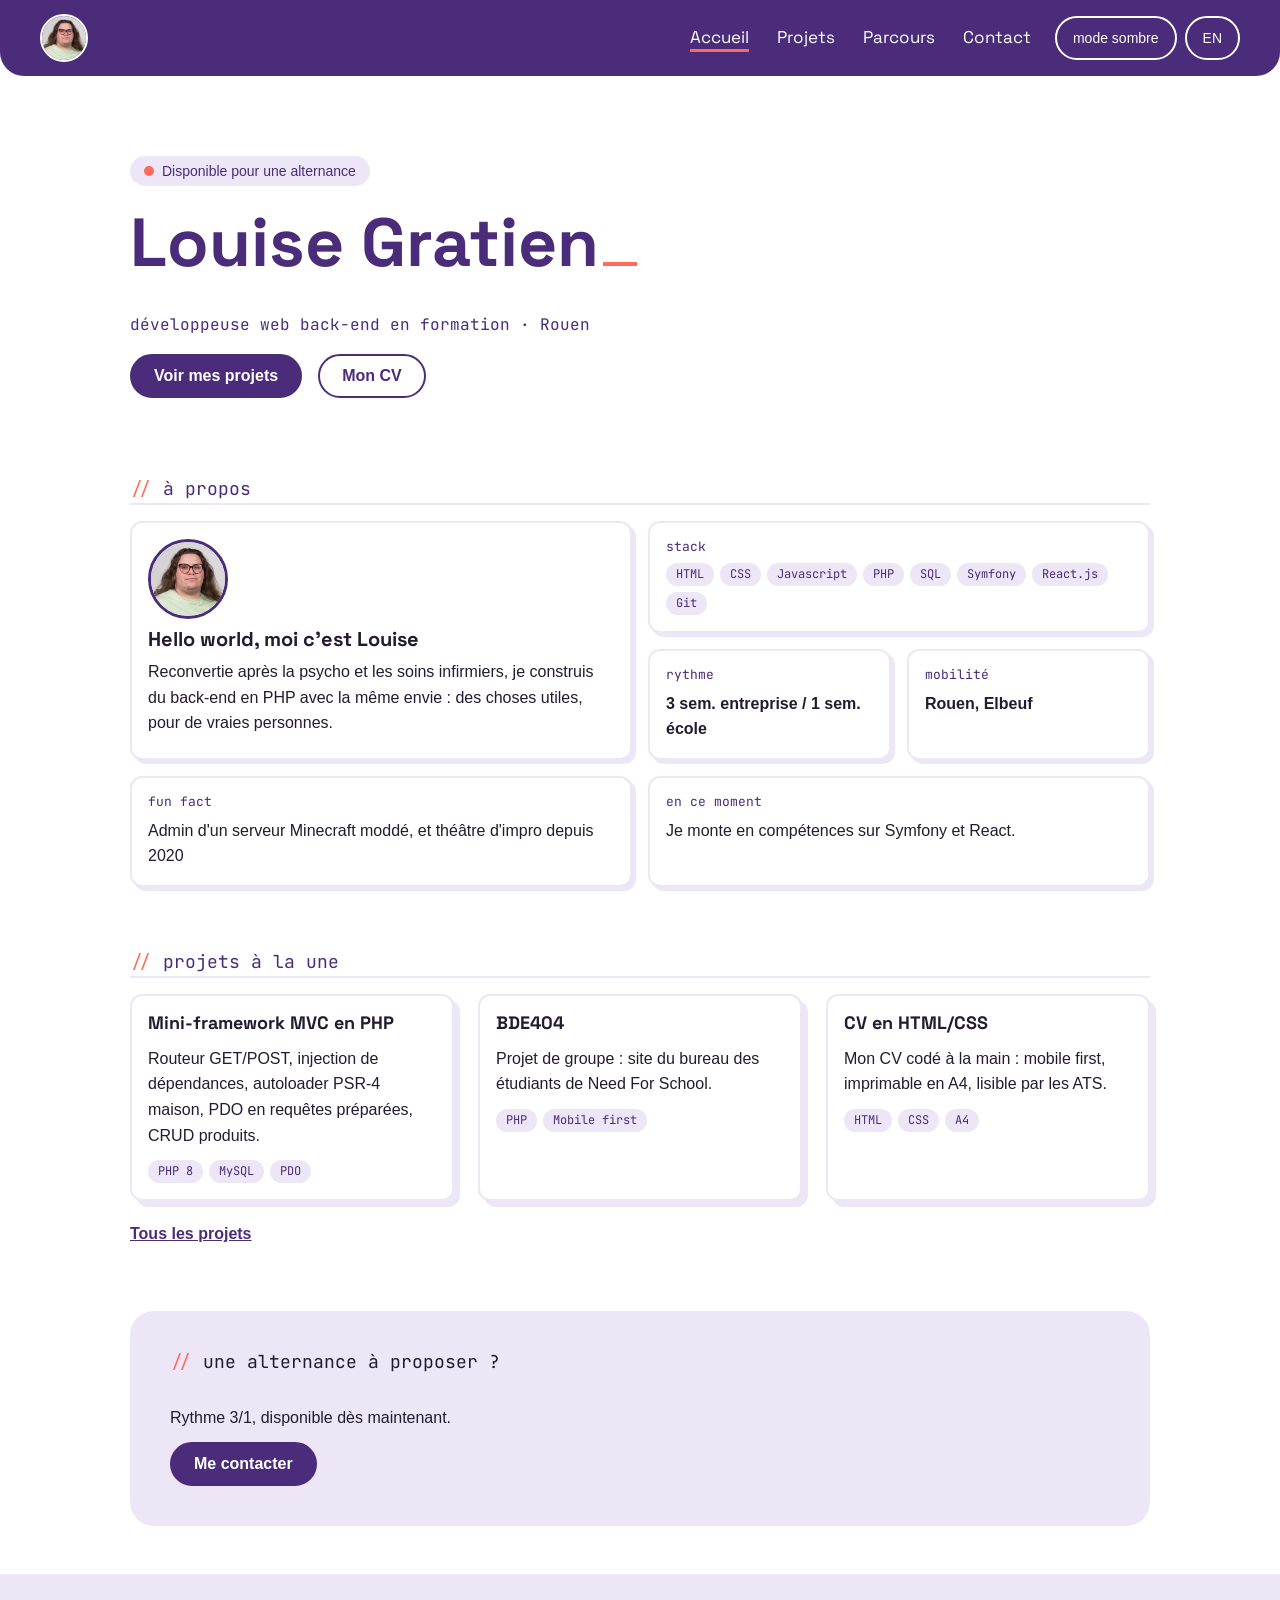
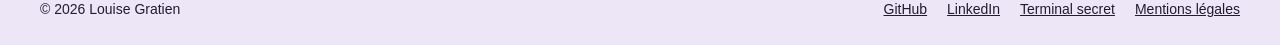
==== index.html @ 01f849a9 "burger : ouverture au clic" ====
<!DOCTYPE html>
<html lang="fr">
<head>
    <meta charset="UTF-8">
    <title>Louise Gratien – Développeuse web</title>
    <meta name="viewport" content="width=device-width, initial-scale=1.0">
    <link rel="stylesheet" href="css/style.css">
    <link rel="preconnect" href="https://fonts.googleapis.com">
    <link rel="preconnect" href="https://fonts.gstatic.com" crossorigin>
    <link href="https://fonts.googleapis.com/css2?family=JetBrains+Mono&family=Space+Grotesk:wght@500;700&display=swap" rel="stylesheet">
    <meta name="description" content="Portfolio de Louise Gratien, développeuse web en formation à Rouen, à la recherche d'une alternance.">
</head>
<body>
<header>
    <a href="index.html">
        <img src="image/logotete.jpg" alt="Louise Gratien, accueil">
    </a>
    <button type="button" class="burger" aria-label="Ouvrir le menu" aria-expanded="false" aria-controls="menu">
        <span></span>
        <span></span>
        <span></span>
    </button>
    <nav aria-label="Navigation principale">
        <ul id="menu">
            <li>
                <a href="index.html" aria-current="page">Accueil</a>
            </li>
            <li>
                <a href="pages/projets.html">Projets</a>
            </li>
            <li>
                <a href="pages/parcours.html">Parcours</a>
            </li>
            <li>
                <a href="pages/contact.html">Contact</a>
            </li>
        </ul>
    </nav>
    <div class="mode">
        <button>
            mode sombre
        </button>
        <button>
            EN
        </button>
    </div>
</header>
<main>
    <section id="hero">
        <p class="badge">Disponible pour une alternance</p>
        <h1>Louise Gratien</h1>
        <p class="typing">développeuse web back-end en formation · Rouen</p>
        <a href="pages/projets.html">Voir mes projets</a>
        <a href="https://louisegratien-ai.github.io/cv/">Mon CV</a>
    </section>
    <section id="pres">
        <h2>À propos</h2>
        <div class="bento">
            <div class="case apparition">
                <img src="image/logotete.jpg" alt="Photo de Louise Gratien">
                <h3>Hello world, moi c'est Louise</h3>
                <p>Reconvertie après la psycho et les soins infirmiers, je construis du back-end en PHP avec la même
                    envie : des choses utiles, pour de vraies personnes.</p>
            </div>
            <div class="case apparition">
                <h3>Stack</h3>
                <ul class="tags">
                    <li class="pastille">HTML</li>
                    <li class="pastille">CSS</li>
                    <li class="pastille">Javascript</li>
                    <li class="pastille">PHP</li>
                    <li class="pastille">SQL</li>
                    <li class="pastille">Symfony</li>
                    <li class="pastille">React.js</li>
                    <li class="pastille">Git</li>
                </ul>
            </div>
            <div class="case apparition">
                <h3>Rythme</h3>
                <p><strong>3 sem. entreprise / 1 sem. école</strong></p>
            </div>
            <div class="case apparition">
                <h3>Mobilité</h3>
                <p><strong>Rouen, Elbeuf</strong></p>
            </div>
            <div class="case apparition">
                <h3>Fun fact</h3>
                <p>Admin d'un serveur Minecraft moddé, et théâtre d'impro depuis 2020</p>
            </div>
            <div class="case apparition">
                <h3>En ce moment</h3>
                <p>Je monte en compétences sur Symfony et React.</p>
            </div>
        </div>
    </section>
    <section id="projets">
        <h2>Projets à la une</h2>
        <div class="cards">
            <article class="card apparition">
                <h3><a href="https://github.com/louisegratien-ai/mvc-php-produit">Mini-framework MVC en PHP</a></h3>
                <p>Routeur GET/POST, injection de dépendances, autoloader PSR-4 maison, PDO en requêtes préparées, CRUD
                    produits.</p>
                <ul class="tags">
                    <li class="pastille">PHP 8</li>
                    <li class="pastille">MySQL</li>
                    <li class="pastille">PDO</li>
                </ul>
            </article>
            <article class="card apparition">
                <h3><a href="https://github.com/SAGNIERTheo/ERROR404">BDE404</a></h3>
                <p>Projet de groupe : site du bureau des étudiants de Need For School.</p>
                <ul class="tags">
                    <li class="pastille">PHP</li>
                    <li class="pastille">Mobile first</li>
                </ul>
            </article>
            <article class="card apparition">
                <h3><a href="https://github.com/louisegratien-ai/cv">CV en HTML/CSS</a></h3>
                <p>Mon CV codé à la main : mobile first, imprimable en A4, lisible par les ATS.</p>
                <ul class="tags">
                    <li class="pastille">HTML</li>
                    <li class="pastille">CSS</li>
                    <li class="pastille">A4</li>
                </ul>
            </article>
        </div>
        <a href="pages/projets.html">Tous les projets</a>
    </section>
    <section id="contact">
        <h2>Une alternance à proposer ?</h2>
        <p>Rythme 3/1, disponible dès maintenant.</p>
        <a href="pages/contact.html">Me contacter</a>
    </section>
</main>
<footer>
    <p>© 2026 Louise Gratien</p>
    <ul>
        <li><a href="https://github.com/louisegratien-ai">GitHub</a></li>
        <li><a href="https://www.linkedin.com/in/louise-gratien">LinkedIn</a></li>
        <li><button type="button" class="terminal">Terminal secret</button></li>
        <li><a href="pages/mentions-legales.html">Mentions légales</a></li>
    </ul>
</footer>
<script src="javascript/script.js" ></script>
</body>


</html>
---- css/style.css ----
/*
initialisation
 */
:root{
    /* noir et blanc */
    --noir : #241b30;
    --blanc : #ffffff;
    /* les 3 couleurs */
    --style : #4a2c7a;   /* violet */
    --deco : #ff6b5b;    /* corail : déco uniquement, jamais pour du texte sur fond clair */
    --clair : #ece6f6;   /* lavande */
    /* les polices */
    --title: "Space Grotesk", sans-serif;
    --code: "JetBrains Mono", monospace;
    --font: "Segoe UI", sans-serif;
}

* {
    margin: 0;
    padding: 0;
    box-sizing: border-box;
    /*outline: 1px solid red;*/
}

html{
    scroll-behavior: smooth;
}

body{
    background: var(--blanc);
    color: var(--noir);
    font-family: var(--font);
    font-size: 16px;
    line-height: 1.6;
}

h1, h2, h3 {
    font-family: var(--title);
    line-height: 1.2;
}

ul, ol{
    list-style: none;
}

img{
    display: block;
    max-width: 100%;
}

a{
    color: var(--style);
}

button, input, select, textarea{
    font: inherit;
    color: inherit;
}

:focus-visible{
    outline: 3px solid var(--deco);
    outline-offset: 3px;
}

.hide{
    position: absolute;
    width: 1px;
    height: 1px;
    overflow: hidden;
    clip: rect(0 0 0 0);
    white-space: nowrap;
}

/*
fin initialisation

debut header
 */

header{
    position: sticky;
    top: 0;
    z-index: 10;
    display: flex;
    flex-wrap: wrap;
    align-items: center;
    gap: 12px;
    padding: 12px 20px;
    background: var(--style);
    color: var(--blanc);
    border-radius: 0 0 24px 24px;
}

header img{
    width: 48px;
    height: 48px;
    border-radius: 50%;
    object-fit: cover;
    border: 2px solid var(--blanc);
}

.burger{
    display: none;
}

header nav{
    flex-basis: 100%;
}

header nav ul{
    display: flex;
    flex-direction: column;
    gap: 4px;
}

header nav a{
    display: block;
    padding: 8px 0;
    color: var(--blanc);
    font-family: var(--title);
    font-size: 22px;
    text-decoration: none;
}

header nav a[aria-current="page"], header nav a:hover {
    text-decoration: underline;
    text-decoration-color: var(--deco);
    text-decoration-thickness: 3px;
    text-underline-offset: 6px;
}

.mode{
    display: flex;
    gap: 8px;
    padding-bottom: 8px;
}

.mode button{
    min-height: 44px;
    padding: 0 16px;
    background: transparent;
    border: 2px solid var(--blanc);
    border-radius: 999px;
    color: var(--blanc);
    font-size: 14px;
    cursor: pointer;
    transition: background 0.3s, color 0.3s;
}

.mode button:hover{
    background: var(--blanc);
    color: var(--style);
}

/*
fin header

debut footer
 */

footer{
    display: flex;
    flex-direction: column;
    gap: 12px;
    margin-top: 48px;
    padding: 24px 20px;
    background: var(--clair);
    color: var(--noir);
    font-size: 14px;
}

footer ul{
    display: flex;
    flex-wrap: wrap;
    align-items: center;
    gap: 8px 20px;
}

footer a, .terminal{
    color: var(--noir);
}

.terminal{
    padding: 0;
    background: none;
    border: none;
    text-decoration: underline;
    cursor: pointer;
}

/*
fin footer

debut commun
 */

main{
    max-width: 1100px;
    margin: 0 auto;
    padding: 0 20px;
}

section{
    padding: 32px 0;
}

h1{
    color: var(--style);
    font-size: 40px;
}

h1::after{
    content: "";
    display: inline-block;
    width: 0.5em;
    height: 4px;
    margin-left: 4px;
    background: var(--deco);
    animation: blink 1s steps(1) infinite;
}

@keyframes blink {
    50%{
        opacity: 0;
    }
}

h1 + p{
    margin-top: 12px;
}

h2{
    margin-bottom: 16px;
    padding-bottom: 4px;
    border-bottom: 2px solid var(--clair);
    color: var(--style);
    font-family: var(--code);
    font-size: 18px;
    font-weight: 400;
    text-transform: lowercase;
}

h2::before{
    content: "// ";
    color: var(--deco);
}

h3{
    font-size: 18px;
}

.bouton, #hero a, #contact a{
    display: inline-flex;
    align-items: center;
    justify-content: center;
    min-height: 44px;
    padding: 0 22px;
    background: var(--style);
    border: 2px solid var(--style);
    border-radius: 999px;
    color: var(--blanc);
    font-weight: 600;
    text-decoration: none;
    cursor: pointer;
    transition: background 0.3s, border-color 0.3s, color 0.3s;
}

.bouton:hover, #hero a:hover, #contact a:hover{
    background: var(--deco);
    border-color: var(--deco);
    color: var(--noir);
}

.badge{
    display: inline-flex;
    align-items: center;
    gap: 8px;
    padding: 4px 14px;
    background: var(--clair);
    border-radius: 999px;
    color: var(--style);
    font-size: 14px;
}

.badge::before{
    content: "";
    width: 10px;
    height: 10px;
    background: var(--deco);
    border-radius: 50%;
    animation: pulse 2s infinite;
}

@keyframes pulse {
    50%{
        transform: scale(1.4);
        opacity: 0.5;
    }
}

.tags{
    display: flex;
    flex-wrap: wrap;
    gap: 6px;
}

.pastille{
    padding: 2px 10px;
    background: var(--clair);
    border-radius: 999px;
    color: var(--style);
    font-family: var(--code);
    font-size: 12px;
}

.case{
    display: flex;
    flex-direction: column;
    gap: 8px;
    padding: 16px;
    background: var(--blanc);
    border: 2px solid var(--clair);
    border-radius: 12px;
    box-shadow: 4px 4px 0 var(--clair);
}

.case h3{
    color: var(--style);
    font-family: var(--code);
    font-size: 13px;
    font-weight: 400;
    text-transform: lowercase;
}

/*
fin commun

debut accueil
 */

#hero{
    display: flex;
    flex-direction: column;
    align-items: flex-start;
    gap: 16px;
    padding: 48px 0 32px;
}

#hero h1{
    font-size: 44px;
}

.typing{
    color: var(--style);
    font-family: var(--code);
}

#hero a + a{
    background: transparent;
    border-color: var(--style);
    color: var(--style);
}

.bento{
    display: grid;
    grid-template-columns: repeat(2, minmax(0, 1fr));
    gap: 12px;
}

.bento .case:nth-child(1), .bento .case:nth-child(2), .bento .case:nth-child(5), .bento .case:nth-child(6){
    grid-column: span 2;
}

.bento .case:first-child img{
    width: 80px;
    height: 80px;
    border: 3px solid var(--style);
    border-radius: 50%;
    object-fit: cover;
}

.bento .case:first-child h3{
    color: var(--noir);
    font-family: var(--title);
    font-size: 20px;
    font-weight: 700;
    text-transform: none;
}

#projets > a{
    display: inline-block;
    margin-top: 20px;
    font-weight: 600;
}

#contact, #cv{
    display: flex;
    flex-direction: column;
    align-items: flex-start;
    gap: 12px;
    margin: 32px 0;
    padding: 32px 24px;
    background: var(--clair);
    border-radius: 24px;
}

#contact h2, #cv h2{
    border: none;
    color: var(--noir);
}

/*
fin accueil

debut projets
 */

.cards{
    display: grid;
    grid-template-columns: 1fr;
    gap: 20px;
    margin-top: 16px;
}

.card{
    display: flex;
    flex-direction: column;
    gap: 12px;
    padding: 16px;
    background: var(--blanc);
    border: 2px solid var(--clair);
    border-radius: 12px;
    box-shadow: 6px 6px 0 var(--clair);
    transition: translate 0.3s, box-shadow 0.3s;
}

.card:hover{
    translate: -3px -3px;
    box-shadow: 9px 9px 0 var(--clair);
}

.card img{
    width: 100%;
    height: 160px;
    background: var(--clair);
    border-radius: 8px;
    object-fit: cover;
}

.card h2{
    border: none;
    padding: 0;
    margin: 0;
    color: var(--noir);
    font-family: var(--title);
    font-size: 22px;
    font-weight: 700;
    text-transform: none;
}

.card h2::before{
    content: none;
}

.card h3 a{
    color: var(--noir);
    text-decoration: none;
}

.card h3 a:hover{
    text-decoration: underline;
    text-decoration-color: var(--deco);
}

.card .badge{
    align-self: flex-start;
}

.liens{
    display: flex;
    flex-wrap: wrap;
    gap: 8px 16px;
    margin-top: auto;
}

.liens a{
    font-weight: 600;
}

/*
fin projets

debut parcours
 */

.frise{
    margin-left: 6px;
    border-left: 2px solid var(--clair);
}

.frise li{
    position: relative;
    padding: 0 0 24px 24px;
}

.frise li::before{
    content: "";
    position: absolute;
    left: -7px;
    top: 6px;
    width: 12px;
    height: 12px;
    background: var(--style);
    border-radius: 50%;
    box-shadow: 0 0 0 4px var(--blanc);
}

.date{
    color: var(--style);
    font-family: var(--code);
    font-size: 13px;
}

.lieu{
    color: var(--style);
    font-size: 14px;
}

#competences{
    display: grid;
    gap: 12px;
}

#competences h2{
    margin-bottom: 4px;
}

#langues ul{
    display: flex;
    flex-direction: column;
    gap: 10px;
    max-width: 480px;
}

#langues li{
    display: flex;
    justify-content: space-between;
    align-items: center;
    gap: 16px;
}

.points{
    display: flex;
    gap: 4px;
}

.point{
    width: 12px;
    height: 12px;
    border: 2px solid var(--style);
    border-radius: 50%;
}

.plein{
    background: var(--style);
}

/*
fin parcours

debut contact
 */

#contact-link .case{
    max-width: 640px;
    margin-top: 24px;
}

#contact-link .case h2{
    margin-bottom: 4px;
}

#contact-link .case p + h2{
    margin-top: 12px;
}

form{
    display: flex;
    flex-direction: column;
    gap: 6px;
    max-width: 640px;
}

form label{
    margin-top: 10px;
    font-weight: 600;
}

input, select, textarea{
    width: 100%;
    min-height: 44px;
    padding: 8px 14px;
    background: var(--blanc);
    border: 2px solid var(--clair);
    border-radius: 12px;
}

input:focus, select:focus, textarea:focus{
    border-color: var(--style);
}

input:user-invalid, select:user-invalid, textarea:user-invalid{
    border-color: var(--deco);
}

textarea{
    min-height: 140px;
    resize: vertical;
}

#compteur{
    align-self: flex-end;
    color: var(--style);
    font-family: var(--code);
    font-size: 13px;
}

.check{
    display: flex;
    align-items: center;
    gap: 10px;
    margin-top: 8px;
}

.check input{
    width: 20px;
    height: 20px;
    min-height: auto;
    accent-color: var(--style);
}

.check label{
    margin: 0;
    font-weight: 400;
}

form .bouton{
    align-self: flex-start;
    margin-top: 16px;
}

/*
fin contact

version ordinateur
 */

@media (min-width: 768px){
    header{
        flex-wrap: nowrap;
        gap: 24px;
        padding: 14px 40px;
    }

    header nav{
        flex-basis: auto;
        margin-left: auto;
    }

    header nav ul{
        flex-direction: row;
        gap: 28px;
    }

    header nav a{
        padding: 0;
        font-size: 17px;
    }

    .mode{
        padding-bottom: 0;
    }

    main{
        padding: 0 40px;
    }

    h1{
        font-size: 52px;
    }

    #hero{
        flex-direction: row;
        flex-wrap: wrap;
        padding: 80px 0 48px;
    }

    #hero > :not(a){
        flex-basis: 100%;
    }

    #hero .badge{
        flex-basis: auto;
    }

    #hero .badge + h1{
        margin-top: 0;
    }

    #hero h1{
        font-size: 68px;
    }

    .bento{
        grid-template-columns: repeat(4, minmax(0, 1fr));
        gap: 16px;
    }

    .bento .case:first-child{
        grid-row: span 2;
    }

    .cards{
        grid-template-columns: repeat(2, minmax(0, 1fr));
        gap: 24px;
    }

    #pres ~ #projets .cards{
        grid-template-columns: repeat(3, minmax(0, 1fr));
    }

    #competences{
        grid-template-columns: repeat(2, minmax(0, 1fr));
    }

    #competences h2{
        grid-column: 1 / -1;
    }

    #contact, #cv{
        padding: 40px;
    }

    footer{
        flex-direction: row;
        justify-content: space-between;
        align-items: center;
        padding: 24px 40px;
    }
}

/*
fin version ordinateur
*/
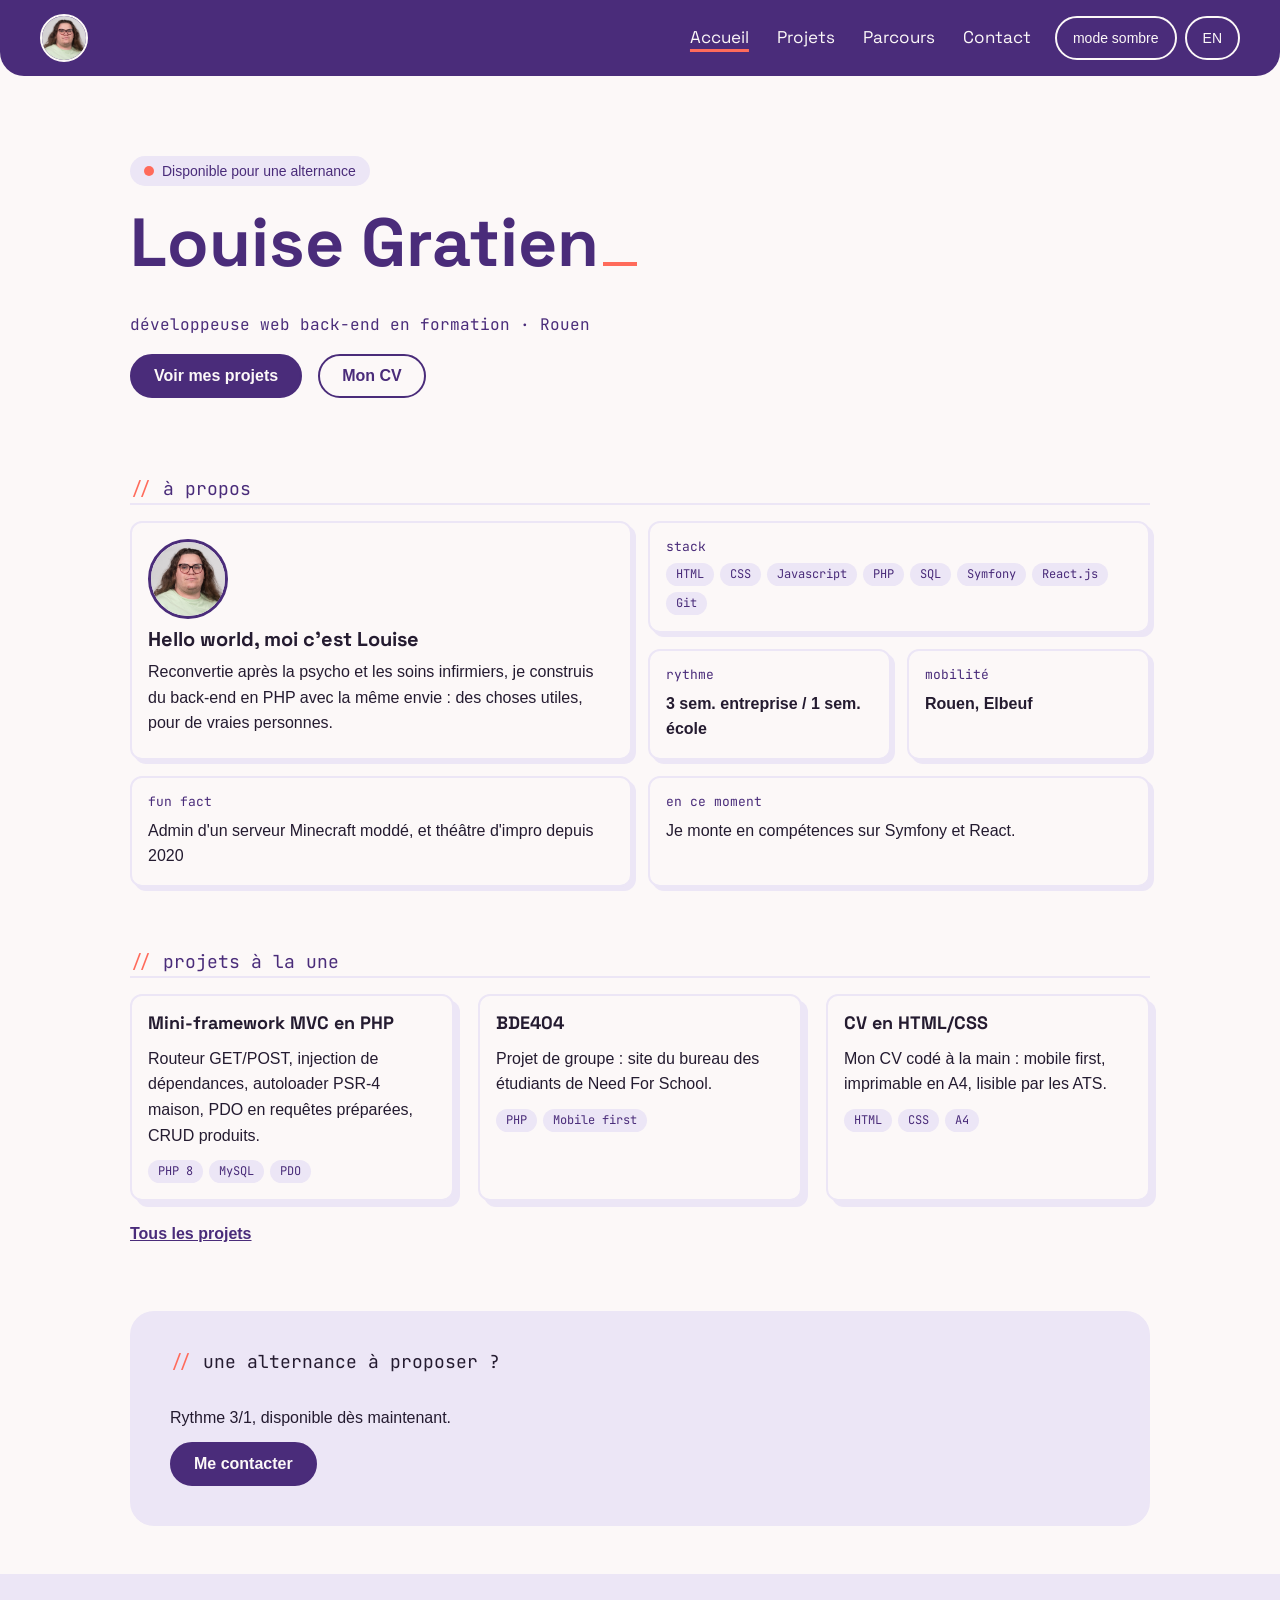
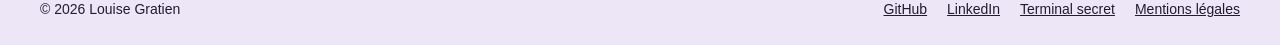
==== commit 972a079b: "dark mode : click" ====
--- a/index.html
+++ b/index.html
@@ -37,7 +37,7 @@
         </ul>
     </nav>
     <div class="mode">
-        <button>
+        <button id="theme" type="button" aria-pressed="false">
             mode sombre
         </button>
         <button>
--- a/css/style.css
+++ b/css/style.css
@@ -4,7 +4,7 @@
 :root{
     /* noir et blanc */
     --noir : #241b30;
-    --blanc : #ffffff;
+    --blanc : #fcf8f8;
     /* les 3 couleurs */
     --style : #4a2c7a;   /* violet */
     --deco : #ff6b5b;    /* corail : déco uniquement, jamais pour du texte sur fond clair */
@@ -15,6 +15,15 @@
     --font: "Segoe UI", sans-serif;
 }
 
+/*on inverse les couleurs*/
+.sombre {
+    --blanc : #1a1325;
+    --noir : #ede7f6;
+    --style : #c3a9f0;
+    --clair : #2d2140;
+    color-scheme: dark;
+}
+
 * {
     margin: 0;
     padding: 0;
@@ -101,6 +110,45 @@
 
 .burger{
     display: none;
+}
+
+.js .burger{
+    display: flex;
+    flex-direction: column;
+    justify-content: center;
+    align-items: center;
+    gap: 5px;
+    height: 44px;
+    width: 44px;
+    margin-left: auto;
+    background: transparent;
+    cursor: pointer;
+    border: none;
+}
+
+.js .burger span{
+    display: block;
+    width: 26px;
+    height: 3px;
+    background: var(--blanc);
+    border-radius: 20px;
+    transition: transform 0.3s, opacity 0.3s;
+}
+
+.js .burger[aria-expanded="false"] ~ nav, .js .burger[aria-expanded="false"] ~ .mode{
+    display: none;
+}
+
+.js .burger[aria-expanded="true"] span:nth-child(1){
+    transform: translateY(8px) rotate(45deg);
+}
+
+.js .burger[aria-expanded="true"] span:nth-child(2){
+    opacity: 0;
+}
+
+.js .burger[aria-expanded="true"] span:nth-child(3){
+    transform: translateY(-8px) rotate(-45deg);
 }
 
 header nav{
@@ -747,6 +795,17 @@
         align-items: center;
         padding: 24px 40px;
     }
+    .js .burger{
+        display: none;
+    }
+
+    .js .burger[aria-expanded="false"] ~ nav{
+        display: block;
+    }
+
+    .js .burger[aria-expanded="false"] ~ .mode{
+        display: flex;
+    }
 }
 
 /*
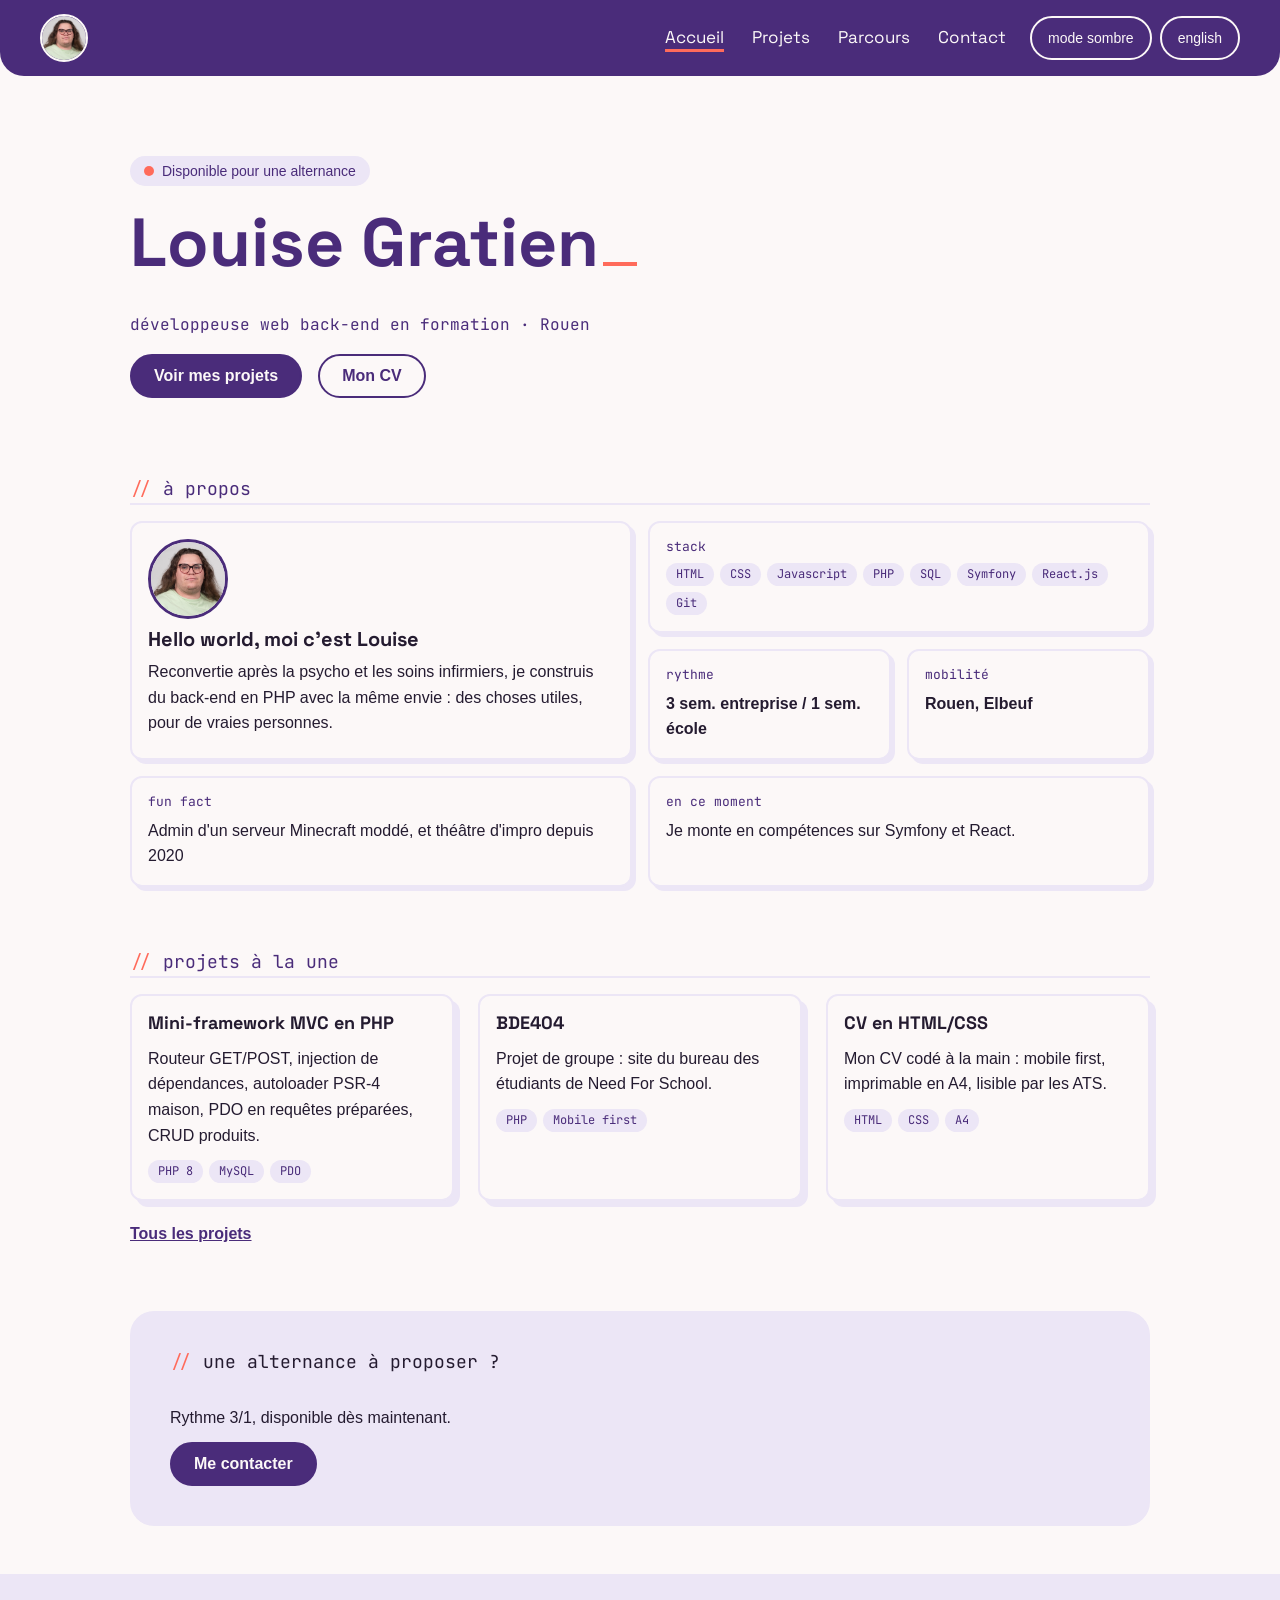
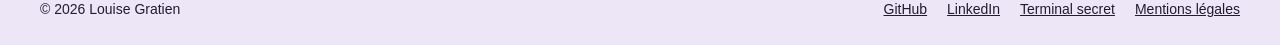
==== commit 2f208e43: "en mode : structure base" ====
--- a/index.html
+++ b/index.html
@@ -4,6 +4,7 @@
     <meta charset="UTF-8">
     <title>Louise Gratien – Développeuse web</title>
     <meta name="viewport" content="width=device-width, initial-scale=1.0">
+    <script src="javascript/head.js"></script>
     <link rel="stylesheet" href="css/style.css">
     <link rel="preconnect" href="https://fonts.googleapis.com">
     <link rel="preconnect" href="https://fonts.gstatic.com" crossorigin>
@@ -23,13 +24,13 @@
     <nav aria-label="Navigation principale">
         <ul id="menu">
             <li>
-                <a href="index.html" aria-current="page">Accueil</a>
+                <a href="index.html" aria-current="page" data-trad="nav-accueil">Accueil</a>
             </li>
             <li>
-                <a href="pages/projets.html">Projets</a>
+                <a href="pages/projets.html" data-trad="nav-projets">Projets</a>
             </li>
             <li>
-                <a href="pages/parcours.html">Parcours</a>
+                <a href="pages/parcours.html" data-trad="nav-parcours">Parcours</a>
             </li>
             <li>
                 <a href="pages/contact.html">Contact</a>
@@ -37,11 +38,11 @@
         </ul>
     </nav>
     <div class="mode">
-        <button id="theme" type="button" aria-pressed="false">
+        <button id="theme" type="button">
             mode sombre
         </button>
-        <button>
-            EN
+        <button id="langue" type="button">
+            english
         </button>
     </div>
 </header>
@@ -137,10 +138,11 @@
     <ul>
         <li><a href="https://github.com/louisegratien-ai">GitHub</a></li>
         <li><a href="https://www.linkedin.com/in/louise-gratien">LinkedIn</a></li>
-        <li><button type="button" class="terminal">Terminal secret</button></li>
-        <li><a href="pages/mentions-legales.html">Mentions légales</a></li>
+        <li><button type="button" class="terminal" data-trad="footer-terminal">Terminal secret</button></li>
+        <li><a href="pages/mentions-legales.html" data-trad="footer-mentions">Mentions légales</a></li>
     </ul>
 </footer>
+<script src="javascript/traductions.js"></script>
 <script src="javascript/script.js" ></script>
 </body>
 
